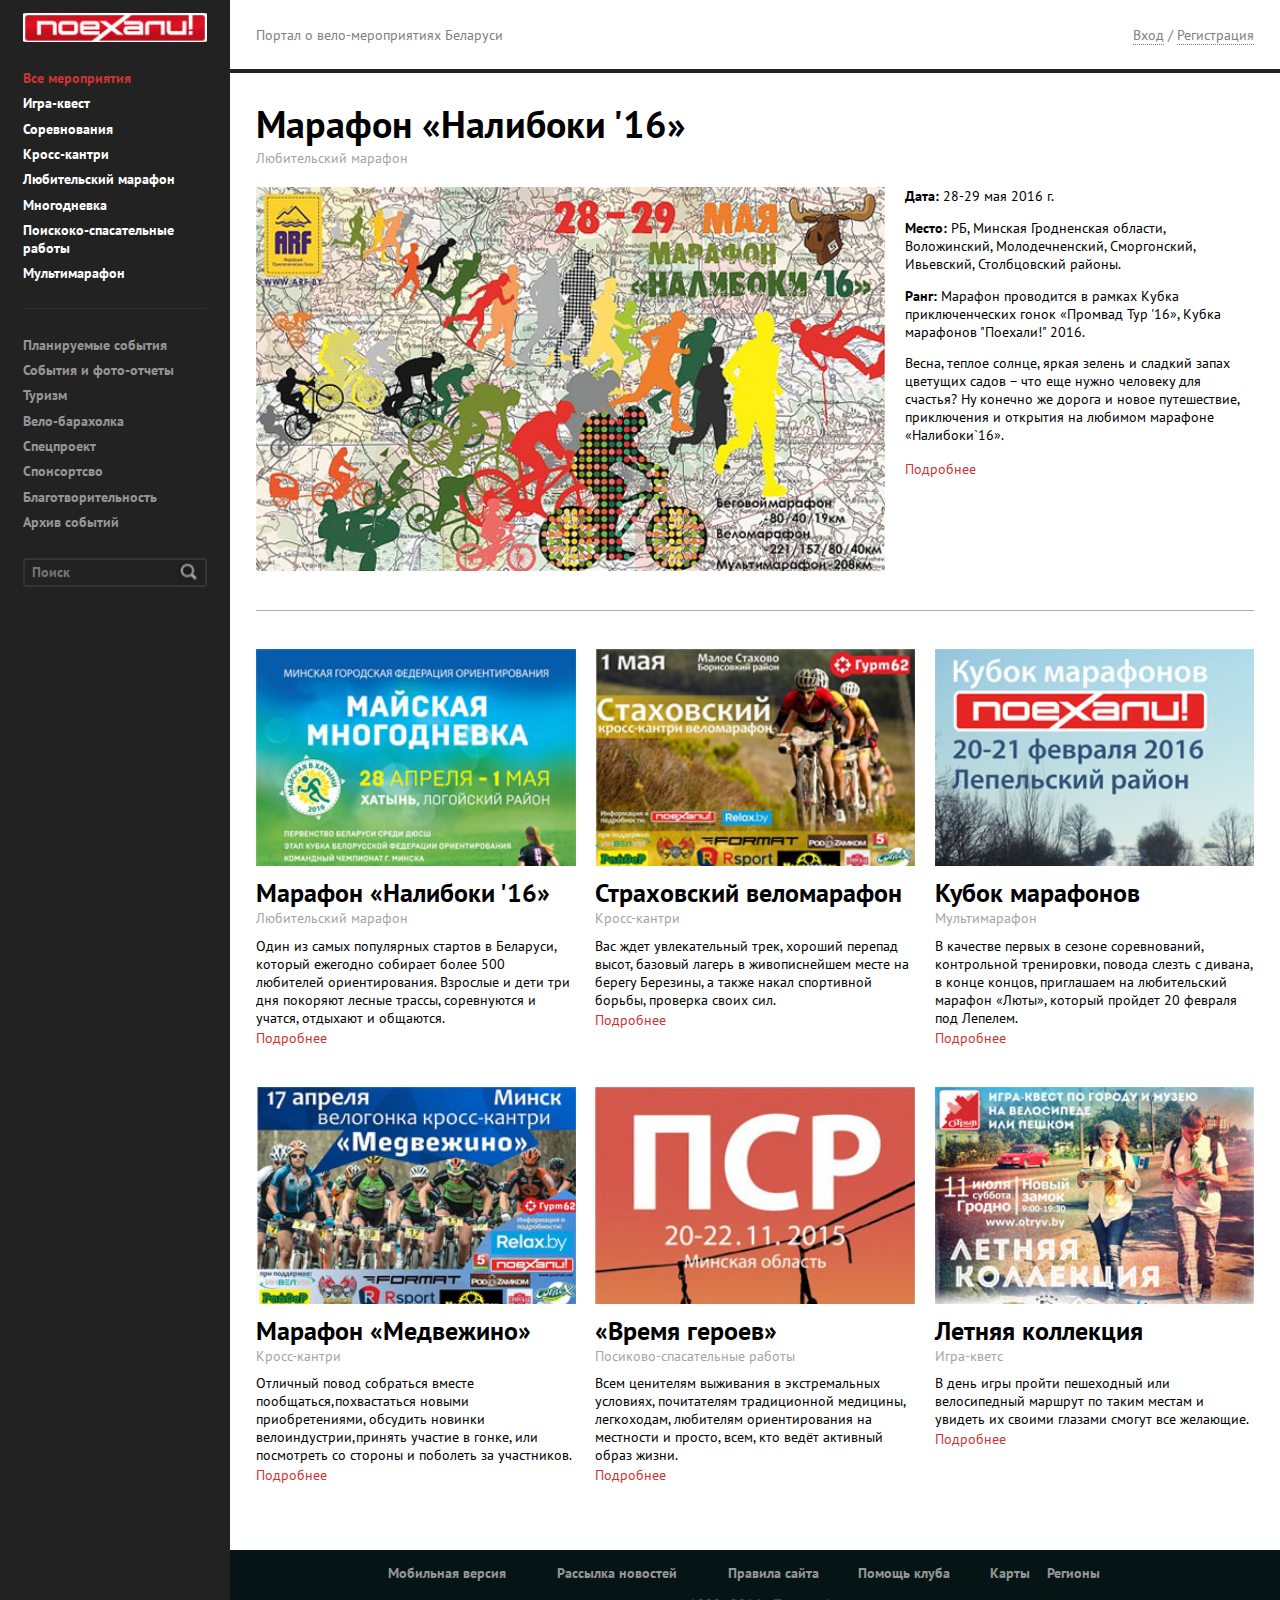
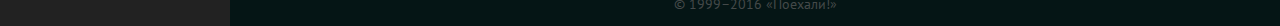
==== index.html @ a1cf4829 "master branch" ====
<!DOCTYPE html>
<html>
<head>
  <meta charset="utf-8">
  <meta name="viewport" content="width=device-width, initial-scale=1">
  <title></title>
  <link href="https://fonts.googleapis.com/css?family=PT+Sans" rel="stylesheet">
  <link rel="stylesheet" media="screen" href="css/normalize.css" />
  <link rel="stylesheet" media="screen" href="css/style.css" />
  <script src="js/countdown.js"></script>
</head>
<body>
  <div class="sidebar">
    <div class="sidebar_label">
    </div>
    <div class="sidebar_menu up">
      <ul>
        <li><a class="active" href="#">Все мероприятия</a></li>
        <li><a href="#">Игра-квест</a></li>
        <li><a href="#">Соревнования</a></li>
        <li><a href="#">Кросс-кантри</a></li>
        <li><a href="#">Любительский марафон</a></li>
        <li><a href="#">Многодневка</a></li>
        <li><a href="#">Поискоко-спасательные работы</a></li>
        <li><a href="#">Мультимарафон</a></li>
      </ul>
    </div>
    <div class="sidebar_menu down">
      <ul>
        <li><a href="#">Планируемые события</a></li>
        <li><a href="#">События и фото-отчеты</a></li>
        <li><a href="#">Туризм</a></li>
        <li><a href="#">Вело-барахолка</a></li>
        <li><a href="#">Спецпроект</a></li>
        <li><a href="#">Спонсортсво</a></li>
        <li><a href="#">Благотворительность</a></li>
        <li><a href="#">Архив событий</a></li>
      </ul>
    </div>
    <form>
      <p>
        <input class="btn_search" type="search" name="q" placeholder="Поиск">
      </p>
    </form>
  </div>

  <header>
    <span> Портал о вело-мероприятиях Беларуси</span>
    <div class="registration">
      <a href="#">Вход</a> / <a href="#">Регистрация</a>
    </div>
  </header>


  <content class="main_event">
    <div class="main_event_content">
      <h1>Марафон «Налибоки '16»</h1>
      <h3>Любительский марафон</h3>
      <div class="main_event_info">
            <p><b>Дата:</b> 28-29 мая 2016 г.</p>
            <p><b>Место:</b>
            РБ, Минская Гродненская области,
               Воложинский, Молодечненский,
                Сморгонский, Ивьевский, Столбцовский районы.
            </p>
            <p><b>Ранг:</b>
            Марафон проводится в рамках Кубка
            приключенческих гонок «Промвад Тур '16»,
             Кубка марафонов "Поехали!" 2016.</p>

          <p>Весна, теплое солнце, яркая зелень
          и сладкий запах цветущих садов – что еще
           нужно человеку для счастья? Ну конечно
           же дорога и новое путешествие,
           приключения и открытия на любимом
           марафоне «Налибоки`16».</p>
           <a href="#">Подробнее</a>
      </div>
      <div class="main_event_img">
      </div>
    </div>
  </content>
  <content class="event">

    <div class="event_content">
      <div class="event_img img1"></div>
      <div class="event_info">
        <h2>Марафон «Налибоки '16»</h2>
        <h3>Любительский марафон</h3>
        <p>Один из самых популярных стартов в Беларуси, который
           ежегодно собирает более 500 любителей ориентирования.
            Взрослые и дети три дня покоряют лесные
           трассы, соревнуются и учатся, отдыхают и общаются.</p>
        <a href="#">Подробнее</a>
      </div>
      </div>


    <div class="event_content">
      <div class="event_img img2"></div>
      <div class="event_info">
        <h2>Страховский веломарафон</h2>
        <h3>Кросс-кантри</h3>
        <p>Вас ждет увлекательный трек, хороший перепад высот, базовый лагерь в живописнейшем месте на берегу Березины, а также накал спортивной борьбы, проверка своих сил.</p>
        <a href="#">Подробнее</a>
      </div>
    </div>

    <div class="event_content nul">
      <div class="event_img img3"></div>
      <div class="event_info">
        <h2>Кубок марафонов</h2>
        <h3>Мультимарафон</h3>
        <p>В качестве первых в сезоне соревнований, контрольной тренировки, повода слезть с дивана, в конце концов, приглашаем на любительский марафон «Люты», который пройдет 20 февраля под Лепелем.</p>
        <a href="#">Подробнее</a>
      </div>
    </div>

    <div class="event_content">
      <div class="event_img img4"></div>
      <div class="event_info">
        <h2>Марафон «Медвежино»</h2>
        <h3>Кросс-кантри</h3>
        <p>Отличный повод собраться вместе пообщаться,похвастаться новыми приобретениями, обсудить новинки велоиндустрии,принять участие в гонке, или посмотреть со стороны и поболеть за участников.</p>
        <a href="#">Подробнее</a>
      </div>
    </div>

    <div class="event_content">
      <div class="event_img img5"></div>
      <div class="event_info">
        <h2>«Время героев»</h2>
        <h3>Посиково-спасательные работы</h3>
        <p>Всем ценителям выживания в экстремальных условиях, почитателям традиционной медицины, легкоходам, любителям ориентирования на местности и просто, всем, кто ведёт активный образ жизни.</p>
        <a href="#">Подробнее</a>
      </div>
    </div>

    <div class="event_content nul">
      <div class="event_img img6"></div>
      <div class="event_info">
        <h2>Летняя коллекция</h2>
        <h3>Игра-кветс</h3>
        <p>В день игры пройти пешеходный или велосипедный маршрут по таким местам и увидеть их своими глазами смогут все желающие.</p>
        <a href="#">Подробнее</a>
      </div>
    </div>

  </content>

  <footer>
    <div class="footer_menu">
      <ul>
        <li><a>Мобильная версия</a></li>
        <li><a>Рассылка новостей</a></li>
        <li><a>Правила сайта</a></li>
        <li><a>Помощь клуба</a></li>
        <li><a>Карты</a></li>
        <li><a>Регионы</a></li>
      </ul>
    </div>
    <p>© 1999–2016 «Поехали!»</p>
  </footer>
</body>
</html>
---- css/style.css ----
/* Contdonwn */
*{
   font-family: 'PT Sans', sans-serif;
   margin: 0;
   padding: 0;
}
content .nul{
  margin-right: 0 ;
}
body {
  background: #222222;
  padding: 0;
  margin: 0;
}
p{
  font-size: 1.1vw;
  font-weight: normal;
}
h1{
  font-size: 3vw;
  font-weight: bold;
}
h2{
  font-size: 2vw;
  font-weight: bold;
}
content h3{
  color: #a5a5a5;
  font-size: 1.1vw;
  font-weight: normal;
}
header{
  background: white;
  font-size: 1.1vw;
  color: gray;
  padding: 2%;
  width: 78%;
  float: right;
  margin-bottom: 0.3%;
}
header a{
  color: gray;
  text-decoration: none;
  border-bottom: 0.1vw dotted gray;
}
.registration{
  float: right;
}
.sidebar{
  padding-top: 1%;
  width: 18%;
  background: #222222;
  float: left;
}
.sidebar_label{
  margin: 0 10%;
  width: 80%;
  height: 2.3vw;
  background: url(../images/label.jpg) no-repeat 0% 0%;
  background-size: cover;
  border-radius: 3%;
}
.sidebar_menu{
  margin: 0 10%;
  padding: 10% 0;
}
.sidebar_menu a {
  display: block;
  padding: 2% 0;
  text-decoration: none;
  color: white;
  font-size: 1.1vw;
  font-weight: bold;
}
.sidebar_menu li {
  list-style: none;
}
.sidebar_menu .active{
  color: #cc3333;
}
.sidebar .up{
  padding-top: 10%;
}
.sidebar .down{
  box-shadow: 0 -0.05vw 0 0 #353535
}
.sidebar .down a{
  color: #959595;
}
.sidebar form {
  border: 2px solid #353535;
  border-radius: 3px;
  margin: 0 10%;
}
.sidebar form input{
  border: none;
}
.sidebar form .btn_search{
  width: 100%;
  font-size: 1.1vw;
  font-weight: bold;
  padding: 2% 4%;
  background-size: cover;
  background: url(../images/search2.png) no-repeat 100%;
}
.main_event {
  background: white;
  float: right;
  padding: 2% 2% 3% 2%;
  padding-bottom: none;
  width: 78%;
}


content a{
  text-decoration: none;
  color: #cc3333;
  font-size: 1.1vw;
}
.main_event_content{
  float: right;
  width: 100%;
  padding-bottom: 4%;
  box-shadow: 0 0.05vw 0px 0 grey;
}
.main_event_img{
  margin-top: 2%;
  float: left;
  height: 30vw;
  width: 63%;
  background: url(../images/event_img.jpg) no-repeat 0% 0%;
  background-size: cover;
}
.main_event_info{
  margin-top: 2%;
  width: 35%;
  float: right;
  margin-left: 2%;
}
.main_event_info p{
  padding-bottom: 4%;
}

.event{
  background: white;
  float: right;
  padding-bottom: 5%;
  width: 78%;
  padding: 0 2% 2% 2%;
}
.event_content{
  float: left;
  padding: 0;
  width: 32%;
  margin-right: 2%;
  margin-bottom: 4%;
}
.event h2{
  margin-top: 3%;
}
.event p{
  margin-top: 3%;
  overflow: hidden;
  font-size: 1.1vw;
}
.event_img{
  width: 100%;
  height: 17vw;
}
.event .img1{
  background: url(../images/history1.jpg) no-repeat 0% 0%;
  background-size: cover;
}
.event .img2{
  background: url(../images/history2.jpg) no-repeat 0% 0%;
  background-size: cover;
}
.event .img3{
  background: url(../images/history3.jpg) no-repeat 0% 0%;
  background-size: cover;
}
.event .img4{
  background: url(../images/history4.jpg) no-repeat 0% 0%;
  background-size: cover;
}
.event .img5{
  background: url(../images/history5.jpg) no-repeat 0% 0%;
  background-size: cover;
}
.event .img6{
  background: url(../images/history6.jpg) no-repeat 0% 0%;
  background-size: cover;
}
footer{
  background: #051515;
  color: #959595;
  float: right;
  width: 82%;
  padding-bottom: 1%;
}
.footer_menu{
  width: 70%;
  margin: 0 15%;
  float: left;
}
footer ul{
  width: 100%;
  list-style: none;
  display: inline-table;
}
footer ul li{
  display: table-cell;
}
footer ul li a{
  font-size: 1.1vw;
  font-weight: bold;
  padding: 2%;
  display: block;
  padding: 8% 0;
}
footer p{
  text-align: center;
  color: #444949;
}
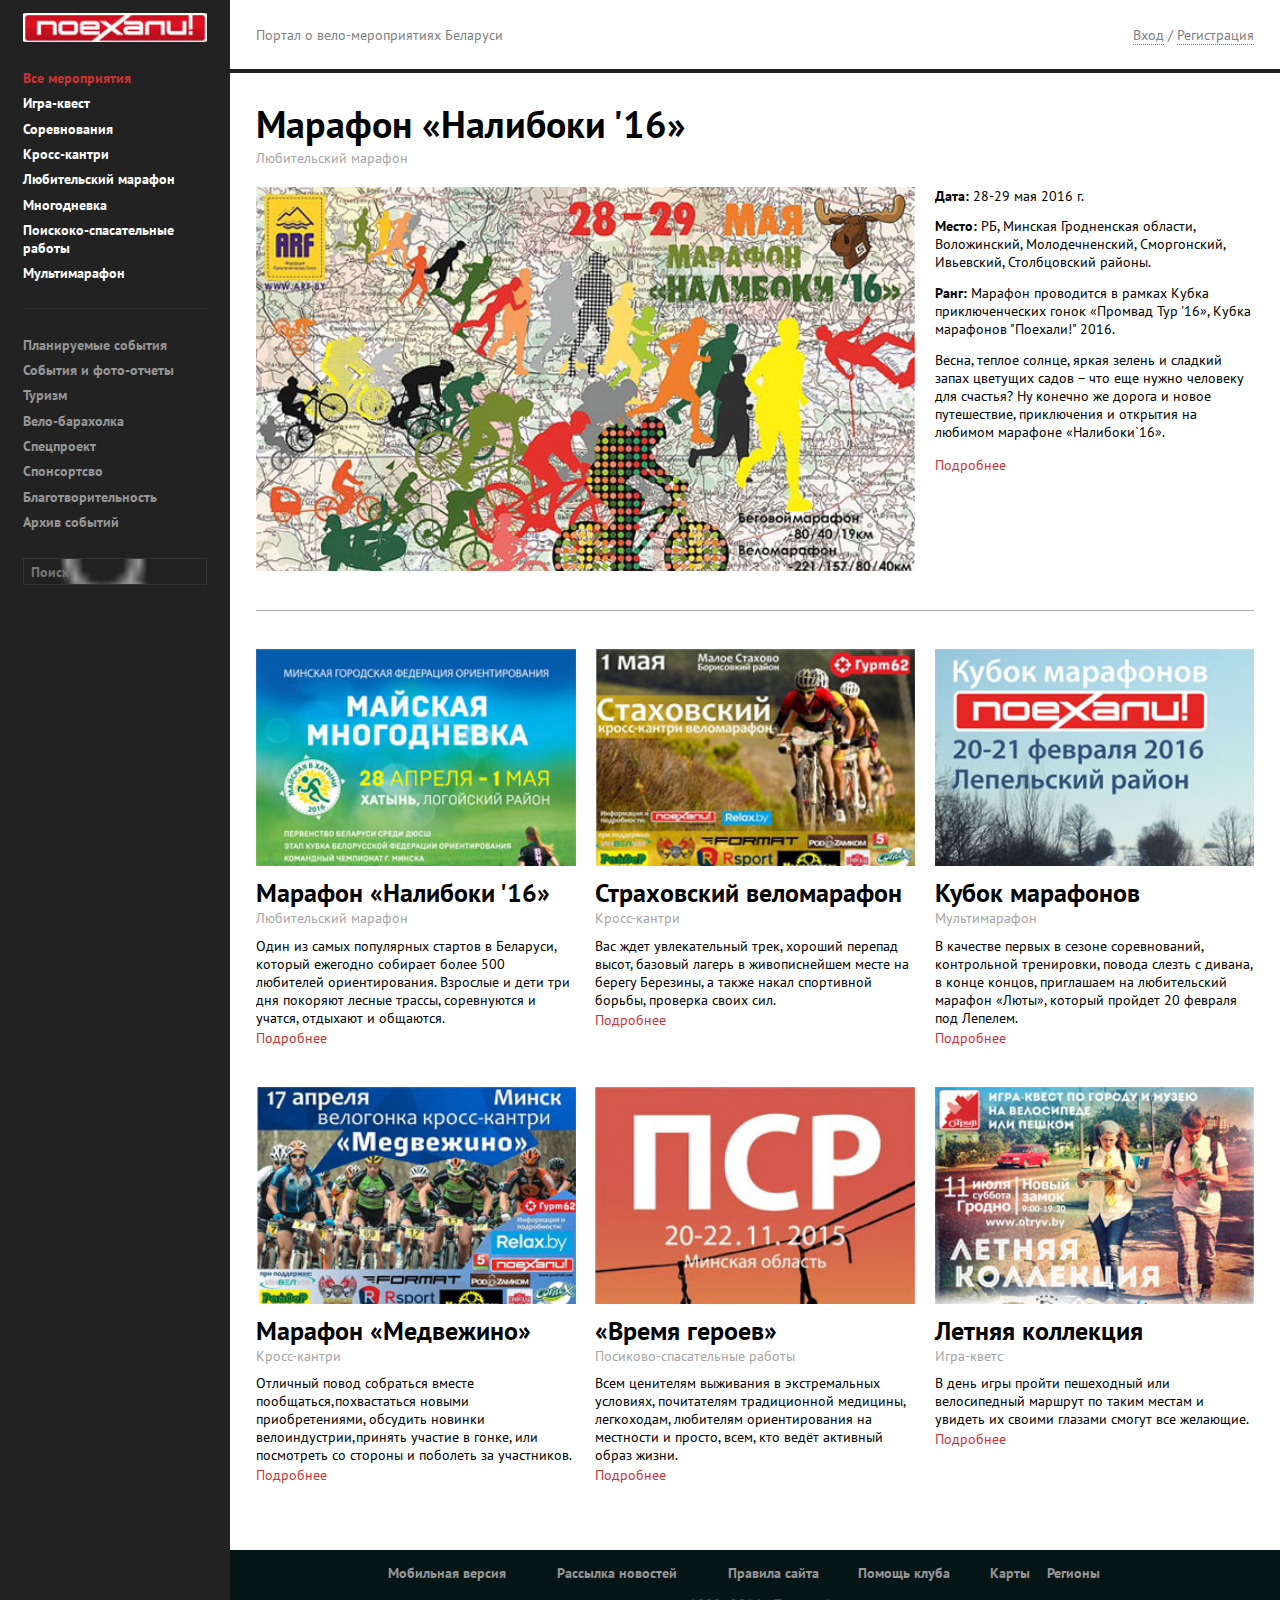
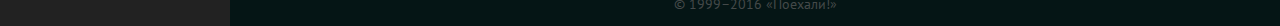
==== commit 56975a7d: "master branch" ====
--- a/index.html
+++ b/index.html
@@ -37,10 +37,9 @@
         <li><a href="#">Архив событий</a></li>
       </ul>
     </div>
-    <form>
-      <p>
+    <form >
         <input class="btn_search" type="search" name="q" placeholder="Поиск">
-      </p>
+      
     </form>
   </div>
 
--- a/css/style.css
+++ b/css/style.css
@@ -88,8 +88,8 @@
   color: #959595;
 }
 .sidebar form {
-  border: 2px solid #353535;
-  border-radius: 3px;
+  border: 0.14vw solid #353535;
+  border-radius: 1%;
   margin: 0 10%;
 }
 .sidebar form input{
@@ -100,8 +100,8 @@
   font-size: 1.1vw;
   font-weight: bold;
   padding: 2% 4%;
-  background-size: cover;
-  background: url(../images/search2.png) no-repeat 100%;
+  background: url(../images/search.png) no-repeat 100%;
+  background-size: cover;
 }
 .main_event {
   background: white;
@@ -127,13 +127,13 @@
   margin-top: 2%;
   float: left;
   height: 30vw;
-  width: 63%;
+  width: 66%;
   background: url(../images/event_img.jpg) no-repeat 0% 0%;
   background-size: cover;
 }
 .main_event_info{
   margin-top: 2%;
-  width: 35%;
+  width: 32%;
   float: right;
   margin-left: 2%;
 }
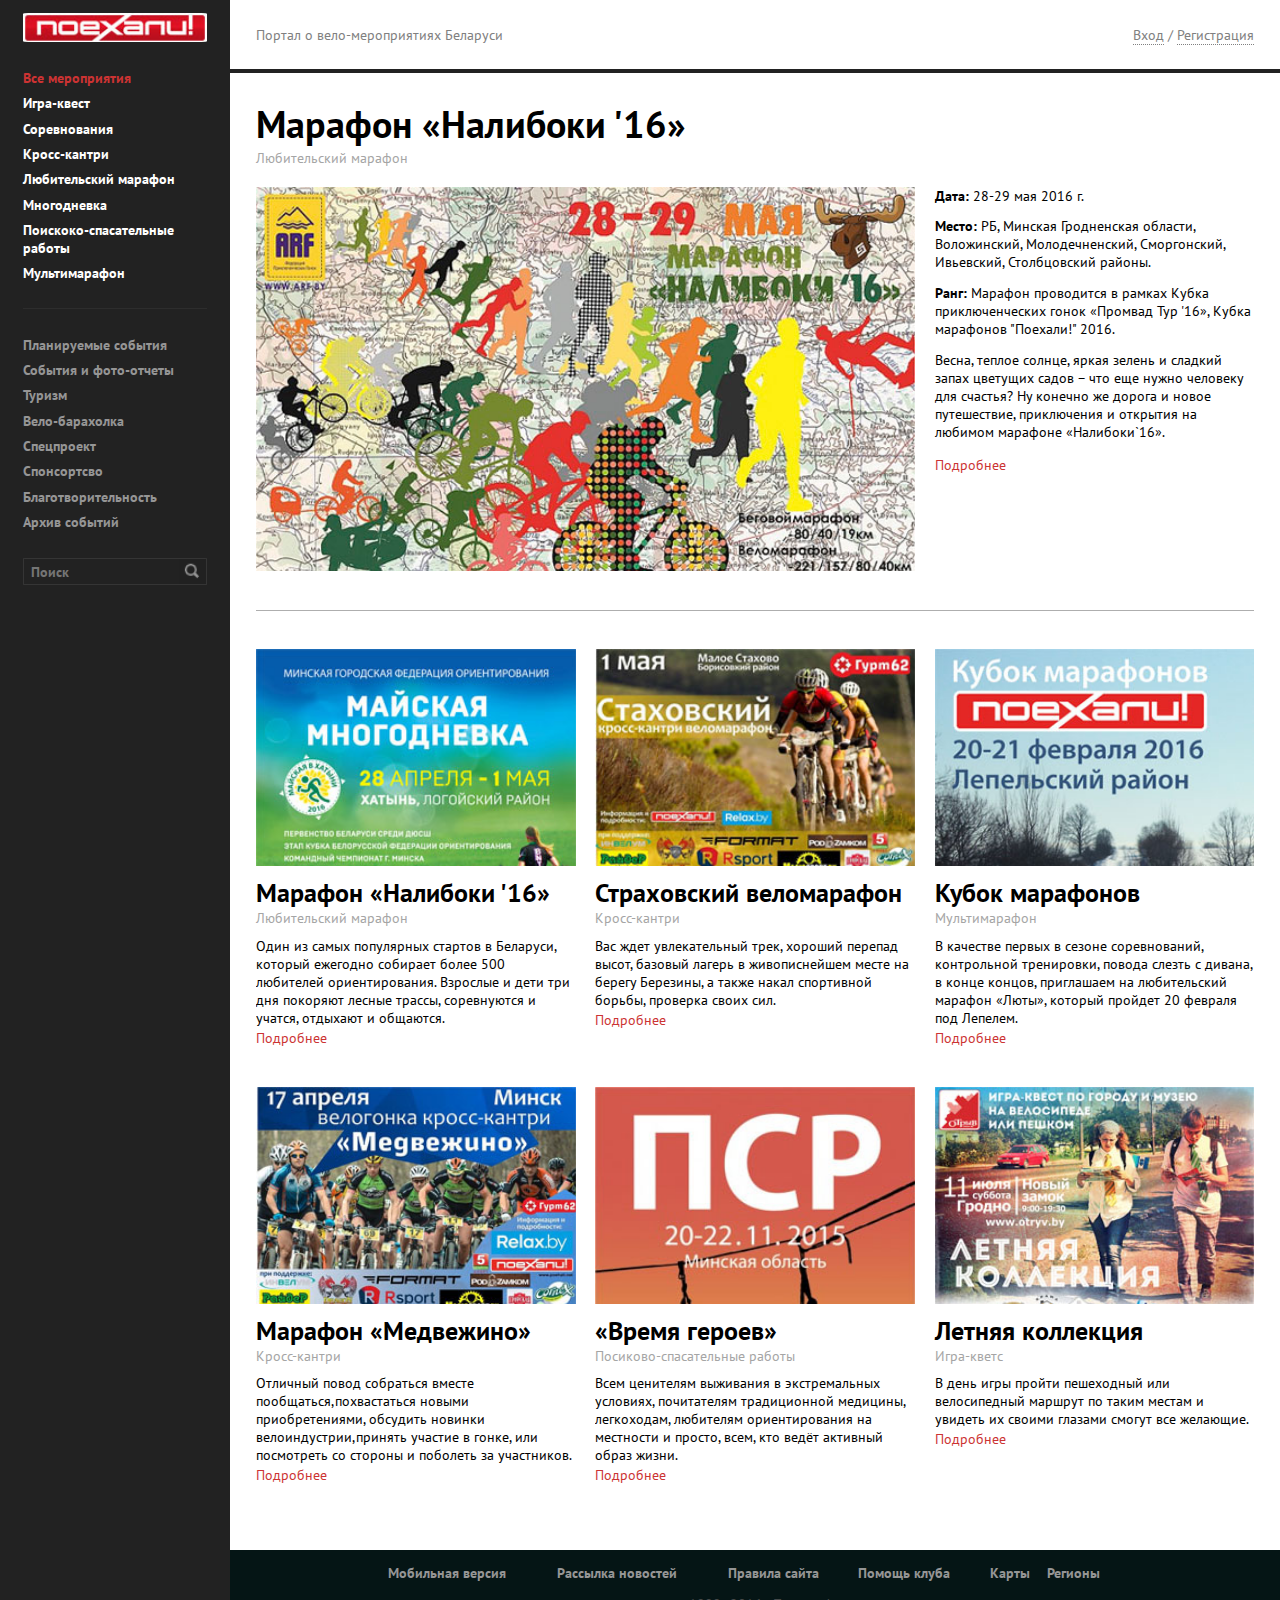
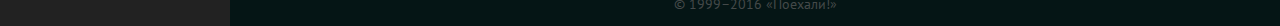
==== commit a2b3dd1a: "master branch" ====
--- a/index.html
+++ b/index.html
@@ -38,8 +38,10 @@
       </ul>
     </div>
     <form >
-        <input class="btn_search" type="search" name="q" placeholder="Поиск">
-      
+        <p>
+          <input class="btn_search" type="search" name="q" placeholder="Поиск">
+        </p>
+
     </form>
   </div>
 
--- a/css/style.css
+++ b/css/style.css
@@ -1,4 +1,4 @@
-/* Contdonwn */
+
 *{
    font-family: 'PT Sans', sans-serif;
    margin: 0;
@@ -95,13 +95,14 @@
 .sidebar form input{
   border: none;
 }
+
 .sidebar form .btn_search{
   width: 100%;
   font-size: 1.1vw;
   font-weight: bold;
   padding: 2% 4%;
   background: url(../images/search.png) no-repeat 100%;
-  background-size: cover;
+  background-size: contain;
 }
 .main_event {
   background: white;
@@ -110,7 +111,6 @@
   padding-bottom: none;
   width: 78%;
 }
-
 
 content a{
   text-decoration: none;
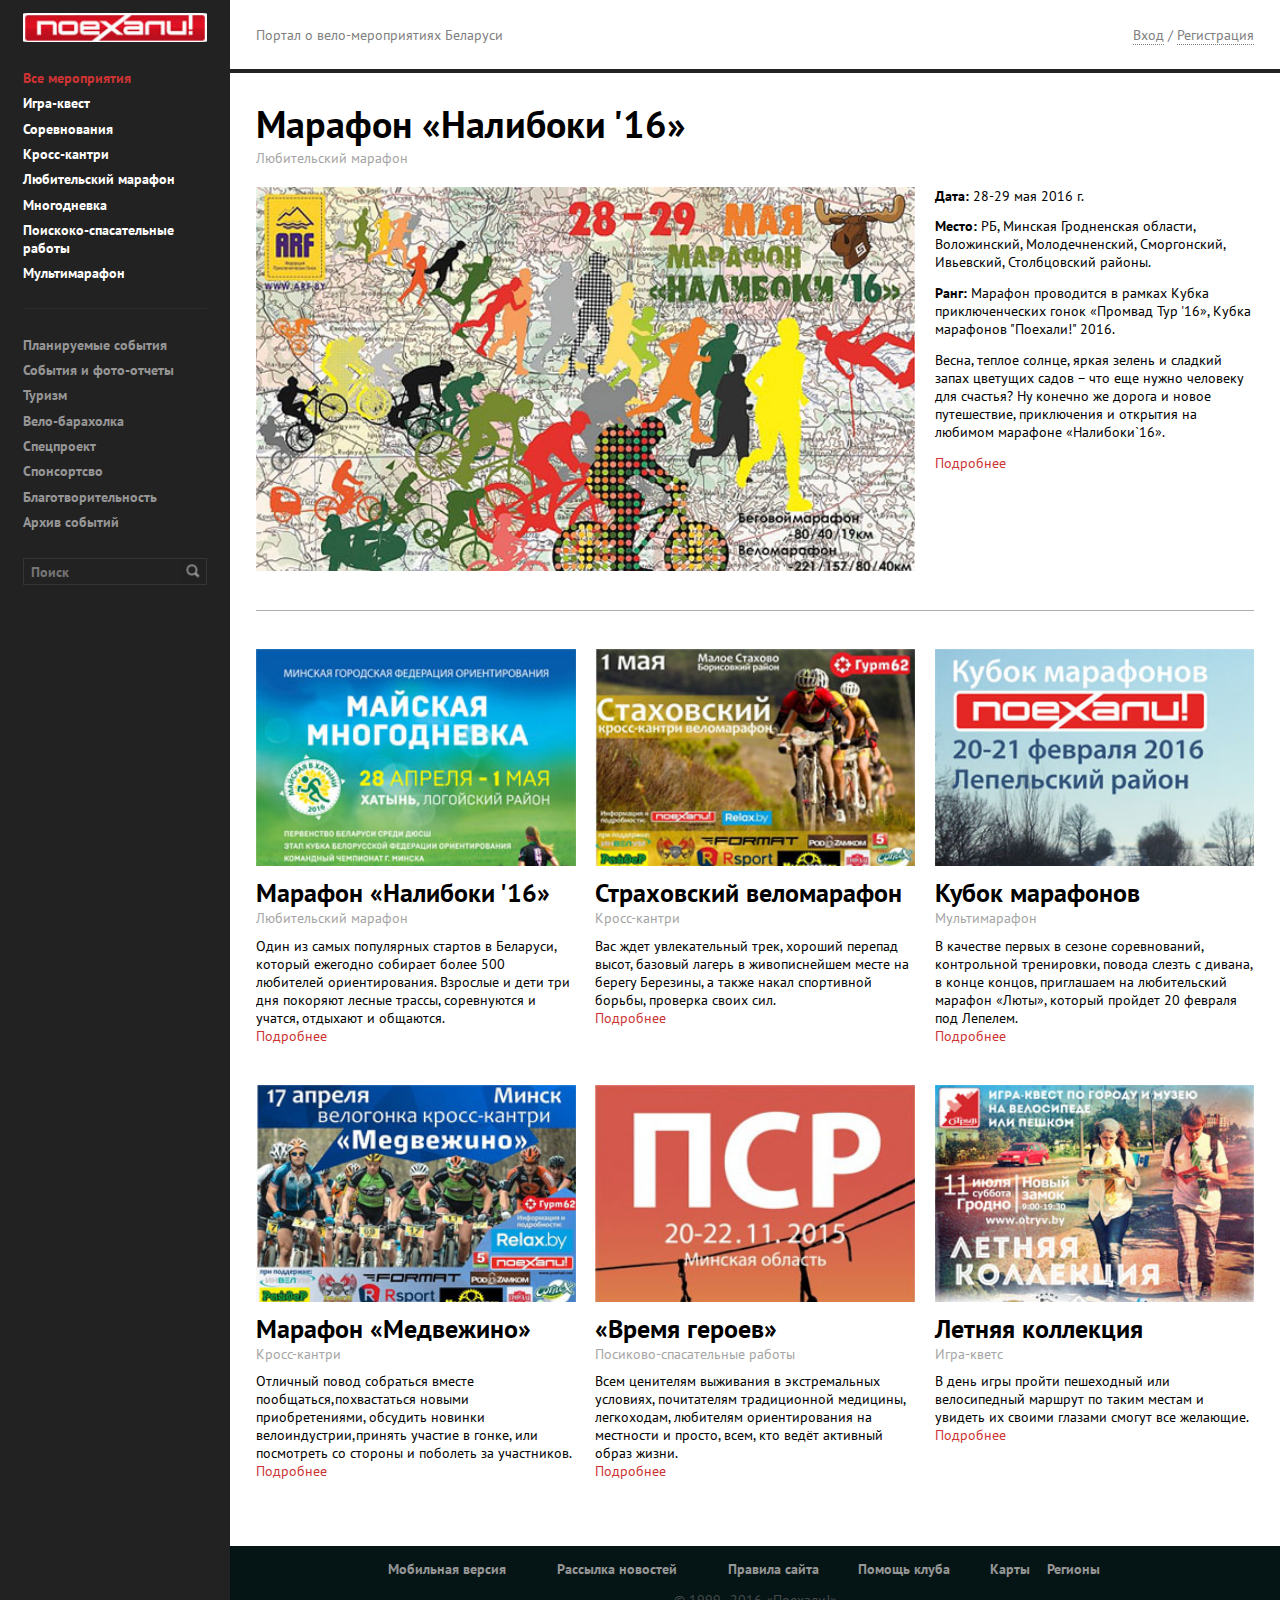
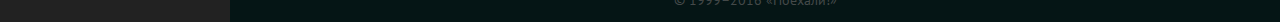
==== commit 2c70fcb4: "master branch" ====
--- a/index.html
+++ b/index.html
@@ -5,9 +5,7 @@
   <meta name="viewport" content="width=device-width, initial-scale=1">
   <title></title>
   <link href="https://fonts.googleapis.com/css?family=PT+Sans" rel="stylesheet">
-  <link rel="stylesheet" media="screen" href="css/normalize.css" />
   <link rel="stylesheet" media="screen" href="css/style.css" />
-  <script src="js/countdown.js"></script>
 </head>
 <body>
   <div class="sidebar">
--- a/css/style.css
+++ b/css/style.css
@@ -1,4 +1,4 @@
-
+/* Contdonwn */
 *{
    font-family: 'PT Sans', sans-serif;
    margin: 0;
@@ -8,6 +8,7 @@
   margin-right: 0 ;
 }
 body {
+  font-size: 0;
   background: #222222;
   padding: 0;
   margin: 0;
@@ -39,9 +40,13 @@
   margin-bottom: 0.3%;
 }
 header a{
+  font-size: 1.1vw;
   color: gray;
   text-decoration: none;
   border-bottom: 0.1vw dotted gray;
+}
+header span{
+  font-size: 1.1vw;
 }
 .registration{
   float: right;
@@ -95,14 +100,13 @@
 .sidebar form input{
   border: none;
 }
-
 .sidebar form .btn_search{
   width: 100%;
   font-size: 1.1vw;
   font-weight: bold;
   padding: 2% 4%;
   background: url(../images/search.png) no-repeat 100%;
-  background-size: contain;
+  background-size: 2vw;
 }
 .main_event {
   background: white;
@@ -111,6 +115,7 @@
   padding-bottom: none;
   width: 78%;
 }
+
 
 content a{
   text-decoration: none;
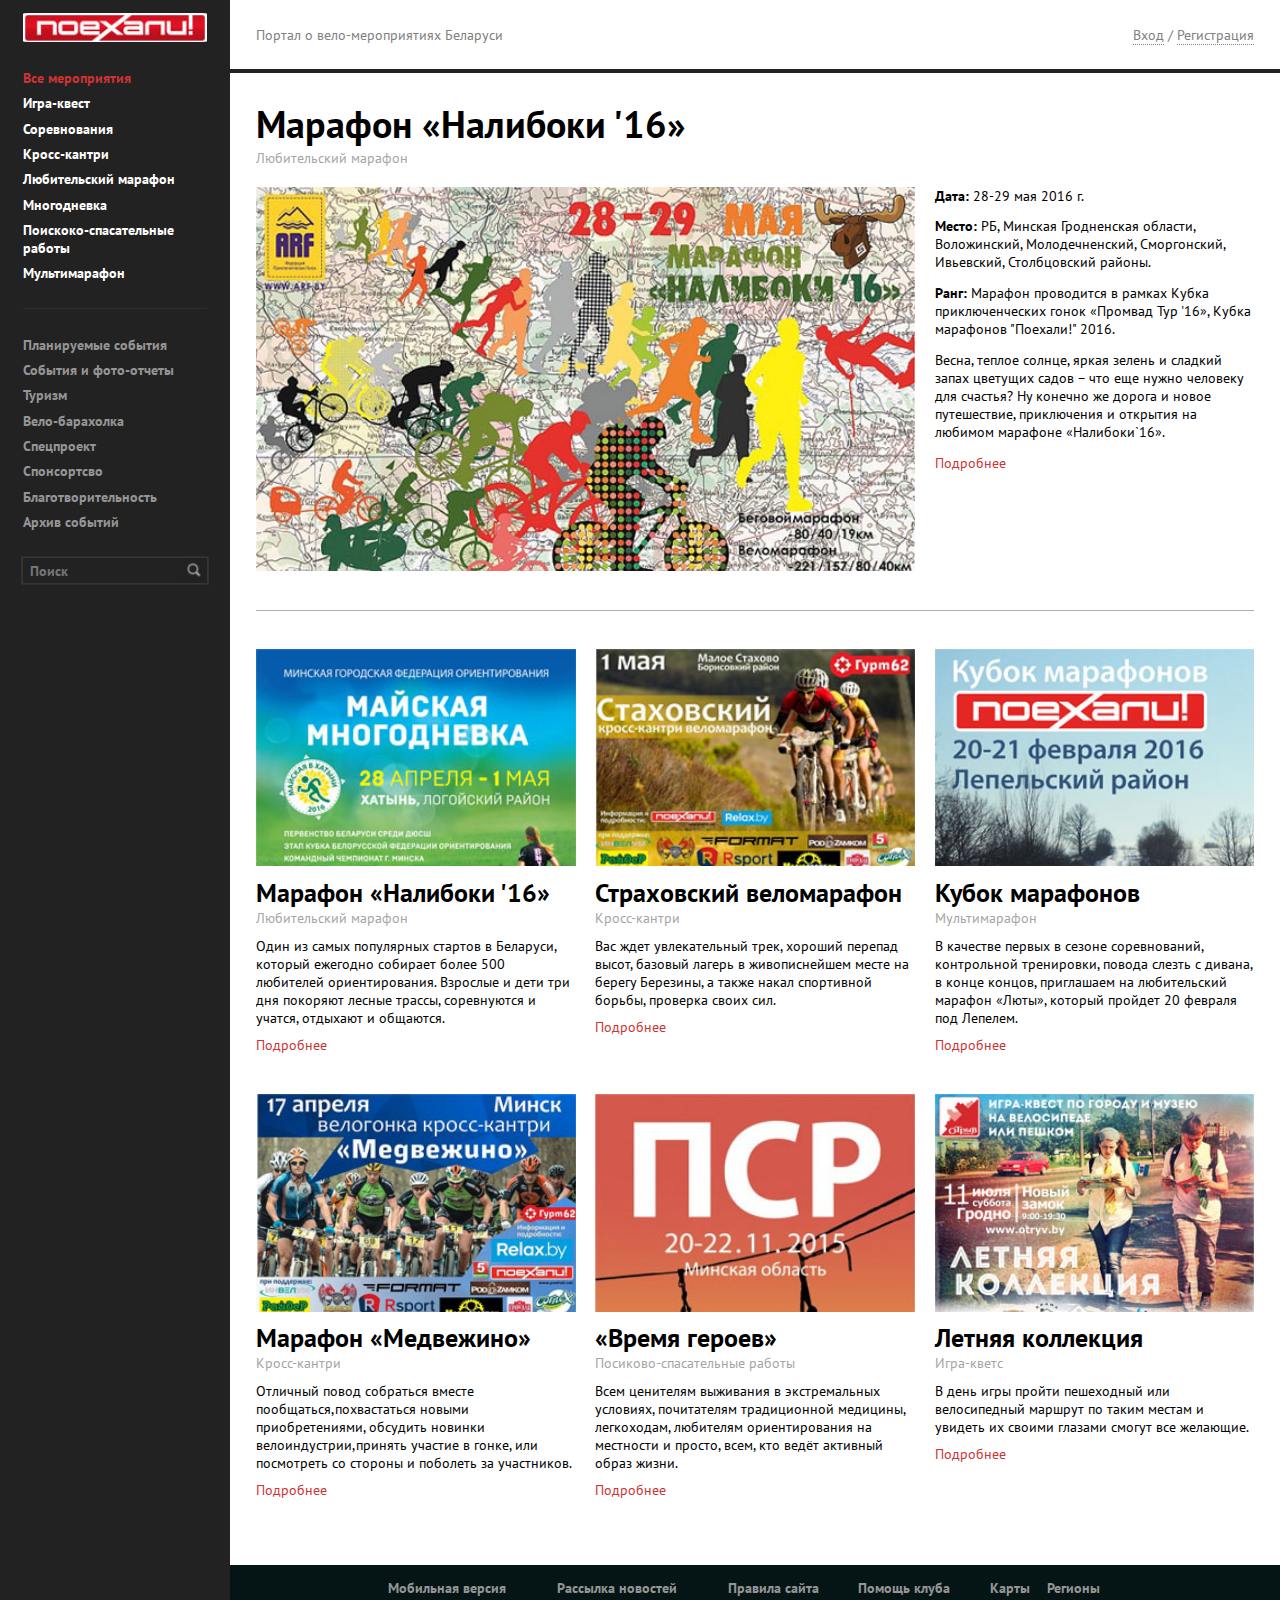
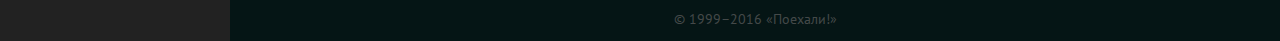
==== commit 57a3368b: "master brunch" ====
--- a/index.html
+++ b/index.html
@@ -75,14 +75,25 @@
            марафоне «Налибоки`16».</p>
            <a href="#">Подробнее</a>
       </div>
-      <div class="main_event_img">
-      </div>
+
+      <div class="main_event_imgbox">
+        <a href="#" title="Марафон «Налибоки '16»">
+          <div class="main_event_image"></div>
+        </a>
+      </div>
+
     </div>
   </content>
   <content class="event">
 
     <div class="event_content">
-      <div class="event_img img1"></div>
+      <div class="event_img">
+        <a href="#" title="Марафон «Налибоки '16»">
+          <div class="size_img img1">
+
+          </div>
+        </a>
+      </div>
       <div class="event_info">
         <h2>Марафон «Налибоки '16»</h2>
         <h3>Любительский марафон</h3>
@@ -90,13 +101,19 @@
            ежегодно собирает более 500 любителей ориентирования.
             Взрослые и дети три дня покоряют лесные
            трассы, соревнуются и учатся, отдыхают и общаются.</p>
-        <a href="#">Подробнее</a>
-      </div>
-      </div>
-
-
-    <div class="event_content">
-      <div class="event_img img2"></div>
+        <a href="#"  >Подробнее</a>
+      </div>
+      </div>
+
+
+    <div class="event_content">
+      <div class="event_img">
+        <a href="#" title="Страховский веломарафон">
+          <div class="size_img img2">
+
+          </div>
+        </a>
+      </div>
       <div class="event_info">
         <h2>Страховский веломарафон</h2>
         <h3>Кросс-кантри</h3>
@@ -106,7 +123,13 @@
     </div>
 
     <div class="event_content nul">
-      <div class="event_img img3"></div>
+      <div class="event_img">
+        <a href="#" title="Кубок марафонов">
+          <div class="size_img img3">
+
+          </div>
+        </a>
+      </div>
       <div class="event_info">
         <h2>Кубок марафонов</h2>
         <h3>Мультимарафон</h3>
@@ -116,7 +139,13 @@
     </div>
 
     <div class="event_content">
-      <div class="event_img img4"></div>
+      <div class="event_img">
+        <a href="#" title="Марафон «Медвежино»">
+          <div class="size_img img4">
+
+          </div>
+        </a>
+      </div>
       <div class="event_info">
         <h2>Марафон «Медвежино»</h2>
         <h3>Кросс-кантри</h3>
@@ -126,7 +155,13 @@
     </div>
 
     <div class="event_content">
-      <div class="event_img img5"></div>
+      <div class="event_img">
+        <a href="#" title="«Время героев»">
+          <div class="size_img img5">
+
+          </div>
+        </a>
+      </div>
       <div class="event_info">
         <h2>«Время героев»</h2>
         <h3>Посиково-спасательные работы</h3>
@@ -136,7 +171,13 @@
     </div>
 
     <div class="event_content nul">
-      <div class="event_img img6"></div>
+      <div class="event_img ">
+        <a href="#" title="Летняя коллекция">
+          <div class="size_img img6">
+
+          </div>
+        </a>
+      </div>
       <div class="event_info">
         <h2>Летняя коллекция</h2>
         <h3>Игра-кветс</h3>
--- a/css/style.css
+++ b/css/style.css
@@ -13,6 +13,9 @@
   padding: 0;
   margin: 0;
 }
+body a:hover{
+  color: gray;
+}
 p{
   font-size: 1.1vw;
   font-weight: normal;
@@ -92,8 +95,11 @@
 .sidebar .down a{
   color: #959595;
 }
+.sidebar .down a:hover{
+  color: white;
+}
 .sidebar form {
-  border: 0.14vw solid #353535;
+  box-shadow: 0px 0px 0px 0.14vw #353535;
   border-radius: 1%;
   margin: 0 10%;
 }
@@ -105,7 +111,7 @@
   font-size: 1.1vw;
   font-weight: bold;
   padding: 2% 4%;
-  background: url(../images/search.png) no-repeat 100%;
+  background: url(../images/search.png) no-repeat right 50%;
   background-size: 2vw;
 }
 .main_event {
@@ -122,17 +128,26 @@
   color: #cc3333;
   font-size: 1.1vw;
 }
+content a:hover .main_event_image,content a:hover .size_img{
+  opacity: 0.5;
+  transition: 0.7s;
+}
 .main_event_content{
   float: right;
   width: 100%;
   padding-bottom: 4%;
   box-shadow: 0 0.05vw 0px 0 grey;
 }
-.main_event_img{
-  margin-top: 2%;
-  float: left;
+.main_event_imgbox{
   height: 30vw;
   width: 66%;
+  margin-top: 2%;
+  float: left;
+}
+
+.main_event_imgbox .main_event_image{
+  height: 100%;
+  width: 100%;
   background: url(../images/event_img.jpg) no-repeat 0% 0%;
   background-size: cover;
 }
@@ -165,12 +180,17 @@
 }
 .event p{
   margin-top: 3%;
+  margin-bottom: 3%;
   overflow: hidden;
   font-size: 1.1vw;
 }
 .event_img{
   width: 100%;
   height: 17vw;
+}
+.event .size_img{
+  width: 100%;
+  height: 100%;
 }
 .event .img1{
   background: url(../images/history1.jpg) no-repeat 0% 0%;
@@ -223,6 +243,9 @@
   display: block;
   padding: 8% 0;
 }
+footer a:hover{
+  color: white;
+}
 footer p{
   text-align: center;
   color: #444949;
